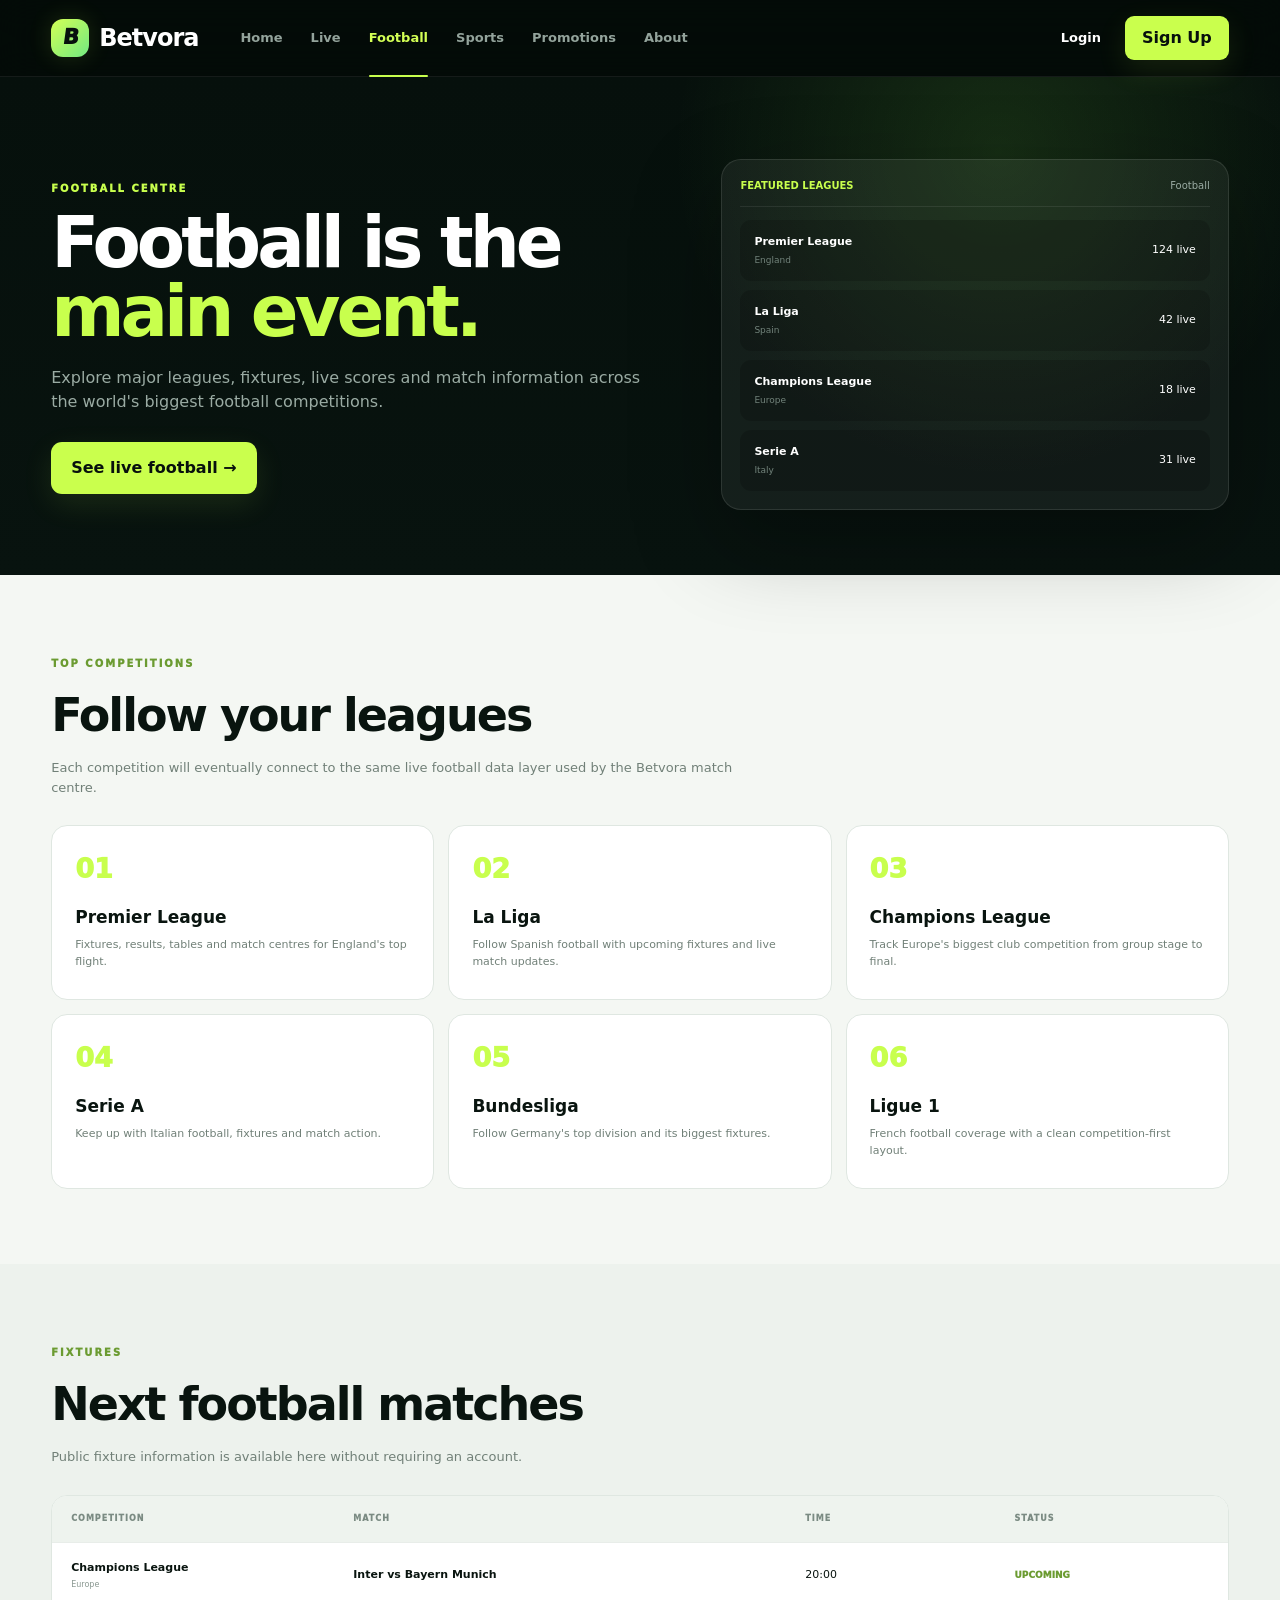
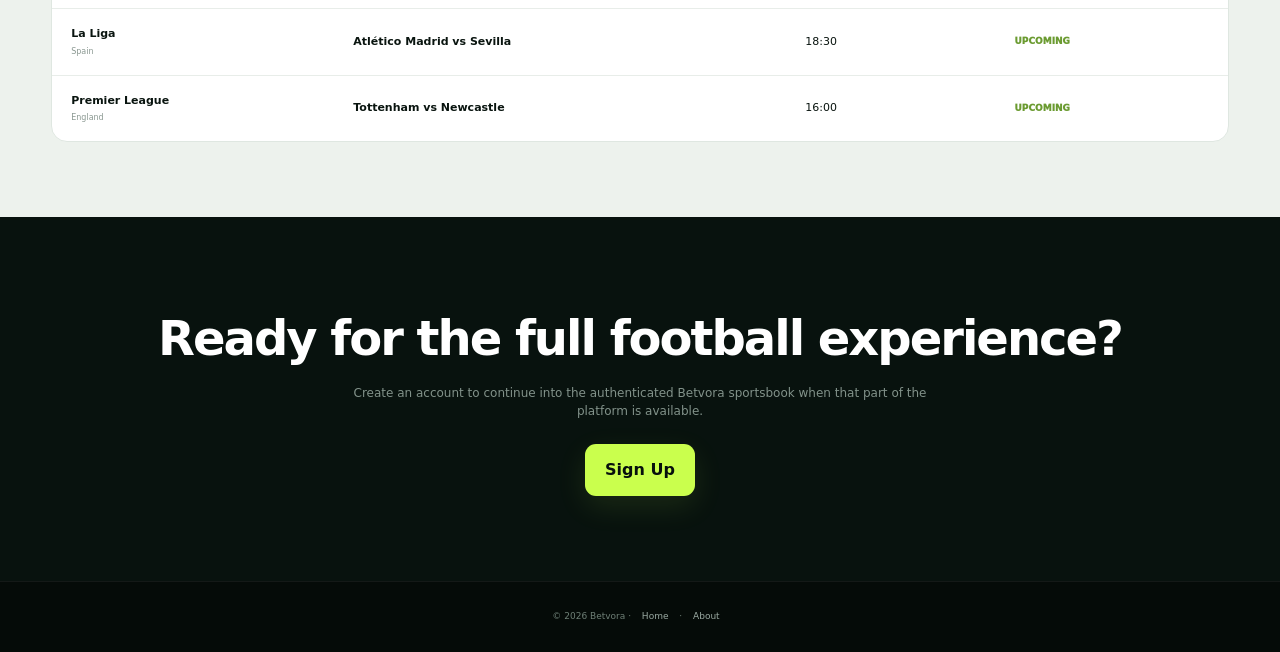
==== football.html @ f9adc40f "Create separate Betvora football page" ====
<!DOCTYPE html>
<html lang="en"><head><meta charset="UTF-8"><meta name="viewport" content="width=device-width, initial-scale=1.0"><meta name="description" content="Betvora Football — leagues, fixtures and football match coverage."><link rel="icon" href="favicon.svg"><link rel="stylesheet" href="style.css"><link rel="stylesheet" href="pages.css"><title>Betvora — Football</title></head>
<body><header class="site-header"><div class="container nav-wrap"><a class="brand" href="index.html"><span class="brand-mark"><span>B</span></span><span>Betvora</span></a><nav class="desktop-nav"><a href="index.html">Home</a><a href="live.html">Live</a><a class="active" href="football.html">Football</a><a href="sports.html">Sports</a><a href="promotions.html">Promotions</a><a href="about.html">About</a></nav><div class="nav-actions"><a class="login-btn" href="login.html">Login</a><a class="primary-btn small" href="register.html">Sign Up</a></div><button class="menu-btn" id="menuBtn">☰</button></div><nav class="mobile-nav" id="mobileNav"><a href="index.html">Home</a><a href="live.html">Live</a><a href="football.html">Football</a><a href="sports.html">Sports</a><a href="promotions.html">Promotions</a><a href="about.html">About</a></nav></header>
<main class="page-main"><section class="page-hero"><div class="container page-hero-grid"><div><span class="page-kicker">FOOTBALL CENTRE</span><h1>Football is the<br><span>main event.</span></h1><p>Explore major leagues, fixtures, live scores and match information across the world's biggest football competitions.</p><a class="primary-btn" href="live.html">See live football →</a></div><div class="page-panel"><div class="page-panel-title"><b>FEATURED LEAGUES</b><span>Football</span></div><div class="page-list"><div class="page-list-row"><div><strong>Premier League</strong><small>England</small></div><span>124 live</span></div><div class="page-list-row"><div><strong>La Liga</strong><small>Spain</small></div><span>42 live</span></div><div class="page-list-row"><div><strong>Champions League</strong><small>Europe</small></div><span>18 live</span></div><div class="page-list-row"><div><strong>Serie A</strong><small>Italy</small></div><span>31 live</span></div></div></div></div></section>
<section class="page-section"><div class="container"><div class="page-heading"><span class="page-kicker">TOP COMPETITIONS</span><h2>Follow your leagues</h2><p>Each competition will eventually connect to the same live football data layer used by the Betvora match centre.</p></div><div class="card-grid"><article class="info-card"><div class="info-number">01</div><h3>Premier League</h3><p>Fixtures, results, tables and match centres for England's top flight.</p></article><article class="info-card"><div class="info-number">02</div><h3>La Liga</h3><p>Follow Spanish football with upcoming fixtures and live match updates.</p></article><article class="info-card"><div class="info-number">03</div><h3>Champions League</h3><p>Track Europe's biggest club competition from group stage to final.</p></article><article class="info-card"><div class="info-number">04</div><h3>Serie A</h3><p>Keep up with Italian football, fixtures and match action.</p></article><article class="info-card"><div class="info-number">05</div><h3>Bundesliga</h3><p>Follow Germany's top division and its biggest fixtures.</p></article><article class="info-card"><div class="info-number">06</div><h3>Ligue 1</h3><p>French football coverage with a clean competition-first layout.</p></article></div></div></section>
<section class="page-section alt"><div class="container"><div class="page-heading"><span class="page-kicker">FIXTURES</span><h2>Next football matches</h2><p>Public fixture information is available here without requiring an account.</p></div><div class="fixture-board"><div class="fixture-board-row head"><span>COMPETITION</span><span>MATCH</span><span>TIME</span><span>STATUS</span></div><div class="fixture-board-row"><span><b>Champions League</b><small>Europe</small></span><span><b>Inter vs Bayern Munich</b></span><span>20:00</span><span class="live-pill">UPCOMING</span></div><div class="fixture-board-row"><span><b>La Liga</b><small>Spain</small></span><span><b>Atlético Madrid vs Sevilla</b></span><span>18:30</span><span class="live-pill">UPCOMING</span></div><div class="fixture-board-row"><span><b>Premier League</b><small>England</small></span><span><b>Tottenham vs Newcastle</b></span><span>16:00</span><span class="live-pill">UPCOMING</span></div></div></div></section>
<section class="page-cta"><div class="container"><h2>Ready for the full football experience?</h2><p>Create an account to continue into the authenticated Betvora sportsbook when that part of the platform is available.</p><a class="primary-btn" href="register.html">Sign Up</a></div></section></main><footer class="simple-footer">© 2026 Betvora · <a href="index.html">Home</a> · <a href="about.html">About</a></footer><script src="script.js"></script></body></html>
---- style.css ----
*{box-sizing:border-box;margin:0;padding:0}html{scroll-behavior:smooth}body{font-family:Inter,ui-sans-serif,system-ui,-apple-system,BlinkMacSystemFont,"Segoe UI",sans-serif;background:#06100c;color:#f5f7f6;line-height:1.5}.container{width:min(1240px,92%);margin:auto}.site-header{position:sticky;top:0;z-index:50;background:rgba(4,11,8,.94);backdrop-filter:blur(20px);border-bottom:1px solid rgba(255,255,255,.07)}.nav-wrap{height:76px;display:flex;align-items:center;gap:42px}.brand{display:flex;align-items:center;gap:10px;color:#fff;text-decoration:none;font-weight:900;font-size:24px;letter-spacing:-1px}.brand-mark{position:relative;display:grid;place-items:center;width:38px;height:38px;border-radius:12px;background:linear-gradient(135deg,#d3ff55,#72e982);color:#07100d;font-weight:1000;overflow:hidden;box-shadow:0 0 24px rgba(200,255,77,.14)}.brand-mark span{font-size:21px;transform:skew(-8deg)}.desktop-nav{display:flex;gap:28px;margin-right:auto}.desktop-nav a,.mobile-nav a{position:relative;color:#93a39b;text-decoration:none;font-size:13px;font-weight:700;transition:.2s}.desktop-nav a:hover,.desktop-nav a.active,.mobile-nav a:hover{color:#d3ff55}.desktop-nav a.active:after{content:"";position:absolute;left:0;right:0;bottom:-29px;height:2px;background:#c8ff4d;border-radius:3px}.nav-actions{display:flex;align-items:center;gap:8px}.login-btn{color:#fff;text-decoration:none;padding:11px 16px;font-weight:800;font-size:13px}.primary-btn,.ghost-btn{display:inline-flex;align-items:center;justify-content:center;gap:12px;border-radius:11px;text-decoration:none;font-weight:850;padding:14px 20px;transition:transform .2s,box-shadow .2s,opacity .2s}.primary-btn{background:#caff4d;color:#07100d;box-shadow:0 10px 30px rgba(200,255,77,.1)}.primary-btn:hover{transform:translateY(-2px);box-shadow:0 14px 34px rgba(200,255,77,.18)}.primary-btn.small{padding:10px 17px;border-radius:9px}.ghost-btn{border:1px solid rgba(255,255,255,.14);color:#fff;background:rgba(255,255,255,.025)}.ghost-btn:hover{transform:translateY(-2px);border-color:rgba(200,255,77,.35)}.menu-btn{display:none;background:none;border:0;color:#fff;font-size:26px}.mobile-nav{display:none;padding:14px 4%;border-top:1px solid rgba(255,255,255,.06)}.mobile-nav.open{display:flex;flex-direction:column;gap:15px}.hero{position:relative;overflow:hidden;padding:105px 0 88px;background:radial-gradient(circle at 82% 28%,rgba(139,255,79,.13),transparent 31%),radial-gradient(circle at 20% 85%,rgba(61,140,91,.08),transparent 30%),linear-gradient(180deg,#06100c,#08130f)}.hero:before{content:"";position:absolute;inset:0;background-image:linear-gradient(rgba(255,255,255,.018) 1px,transparent 1px),linear-gradient(90deg,rgba(255,255,255,.018) 1px,transparent 1px);background-size:50px 50px;mask-image:linear-gradient(to bottom,black,transparent 85%);pointer-events:none}.hero-grid{position:relative;display:grid;grid-template-columns:1fr 1fr;gap:65px;align-items:center}.eyebrow,.section-kicker{color:#c8ff4d;font-size:11px;font-weight:950;letter-spacing:1.9px}.eyebrow{display:flex;align-items:center;gap:9px;margin-bottom:18px}.pulse{width:8px;height:8px;border-radius:50%;background:#c8ff4d;box-shadow:0 0 0 6px rgba(200,255,77,.08),0 0 18px rgba(200,255,77,.35)}h1{font-size:clamp(52px,6vw,82px);line-height:.98;letter-spacing:-4.8px;max-width:690px}h1 span{color:#c8ff4d}.hero-copy>p{max-width:600px;color:#9aaba3;font-size:17px;margin:25px 0 30px}.hero-actions{display:flex;gap:11px;flex-wrap:wrap}.hero-actions.centered{justify-content:center}.trust-row{display:flex;gap:20px;flex-wrap:wrap;color:#71827a;font-size:11px;margin-top:25px}.monitor-shell{border:1px solid rgba(255,255,255,.1);background:linear-gradient(145deg,rgba(255,255,255,.08),rgba(255,255,255,.025));border-radius:22px;padding:16px;box-shadow:0 30px 100px rgba(0,0,0,.35);position:relative}.monitor-shell:after{content:"";position:absolute;inset:15% -12% -15%;background:rgba(200,255,77,.06);filter:blur(60px);z-index:-1}.monitor-top{display:flex;justify-content:space-between;align-items:center;padding:4px 4px 15px;color:#9eada7;font-size:11px}.monitor-top b{color:#fff;margin-left:5px}.live-dot,.live-label{color:#c8ff4d;font-weight:950}.monitor-time{color:#66766e}.monitor-tabs{display:flex;gap:6px;border-bottom:1px solid rgba(255,255,255,.07);padding-bottom:11px;overflow:auto}.monitor-tabs span{padding:7px 12px;border-radius:7px;color:#71827a;font-size:10px;font-weight:800;white-space:nowrap}.monitor-tabs .selected{background:#c8ff4d;color:#07100d}.monitor-feature{margin-top:13px;border:1px solid rgba(255,255,255,.07);background:rgba(0,0,0,.16);border-radius:14px;padding:15px}.competition-line,.feed-league{display:flex;justify-content:space-between;gap:10px;color:#71827a;font-size:9px;font-weight:800;letter-spacing:.5px}.status{color:#c8ff4d}.feature-teams{display:grid;grid-template-columns:1fr auto 1fr;gap:10px;align-items:center;text-align:center;padding:28px 8px}.monitor-team{display:flex;flex-direction:column;align-items:center;gap:5px}.monitor-team strong{font-size:13px}.monitor-team small,.big-score span{color:#71827a;font-size:9px}.team-badge{display:grid;place-items:center;width:48px;height:48px;border-radius:50%;background:#e8eee9;color:#0a1511;font-weight:950;font-size:17px;margin-bottom:3px}.team-badge.alt{background:#b8c9ff}.team-badge.red{background:#f08b8b}.team-badge.blue{background:#8db8ff}.big-score{display:flex;flex-direction:column;gap:3px}.big-score strong{font-size:27px;letter-spacing:-1px}.match-events{display:flex;justify-content:center;gap:14px;flex-wrap:wrap;color:#71827a;font-size:9px;border-top:1px solid rgba(255,255,255,.06);padding-top:12px}.monitor-mini-row{display:flex;justify-content:space-between;align-items:center;border-bottom:1px solid rgba(255,255,255,.06);padding:14px 4px 12px;color:#71827a;font-size:9px}.monitor-mini-row:last-child{border-bottom:0;padding-bottom:3px}.monitor-mini-row>div{display:flex;align-items:center;gap:7px}.monitor-mini-row b{color:#dfe6e2;font-size:10px}.monitor-mini-row small{font-size:13px;color:#fff;font-weight:950;margin:0 3px}.mini-live{color:#c8ff4d;font-weight:950;font-size:8px}.ticker{border-top:1px solid rgba(255,255,255,.07);border-bottom:1px solid rgba(255,255,255,.07);background:#0a1611}.ticker-inner{display:flex;align-items:center;gap:30px;overflow:hidden;height:56px;color:#788a82;font-size:11px;white-space:nowrap}.ticker-inner span{font-weight:750}.ticker-inner .ticker-live{color:#c8ff4d;font-weight:950}.section{padding:92px 0;background:#f4f7f3;color:#09140f}.dark-section{background:#08120e;color:#fff}.section-heading{display:flex;align-items:end;justify-content:space-between;margin-bottom:31px}.section-heading h2,.promo-grid h2,.cta h2{font-size:clamp(32px,4vw,49px);line-height:1.05;letter-spacing:-2.4px;margin-top:7px}.section-heading p{color:#718078;font-size:13px;margin-top:8px;max-width:650px}.dark-section .section-heading p{color:#75877e}.text-link{color:#182a22;text-decoration:none;font-weight:850;font-size:12px}.dark-section .text-link{color:#c8ff4d}.monitor-layout{display:grid;grid-template-columns:255px 1fr;gap:17px;align-items:start}.league-panel{background:#fff;border:1px solid #e1e8e3;border-radius:16px;padding:15px;box-shadow:0 8px 30px rgba(14,35,24,.04)}.panel-title{display:flex;justify-content:space-between;align-items:center;color:#8a9992;font-size:9px;font-weight:950;letter-spacing:1px;padding:4px 6px 10px}.panel-title b{color:#84948c;font-size:9px}.league-item{display:flex;align-items:center;gap:10px;padding:11px 9px;border-radius:10px;text-decoration:none;color:#34463d;margin-bottom:3px}.league-item div{display:flex;flex-direction:column}.league-item b{font-size:11px}.league-item small{font-size:9px;color:#85938d}.league-item.active{background:#edf7df;color:#13221b}.league-item.active b{color:#16241d}.panel-divider{height:1px;background:#e5ebe7;margin:13px 5px}.league-link{display:flex;justify-content:space-between;padding:9px 6px;color:#687870;text-decoration:none;font-size:10px;font-weight:750}.league-link b{font-size:15px;color:#9ca9a3}.live-feed{display:flex;flex-direction:column;gap:10px}.feed-header{display:flex;justify-content:space-between;align-items:center;background:#0d1b15;color:#fff;padding:14px 17px;border-radius:12px;border:1px solid rgba(255,255,255,.06);font-size:11px}.feed-header span{color:#7d8e85}.feed-header .live-count{color:#c8ff4d;font-weight:900;font-size:9px}.feed-card{background:#fff;border:1px solid #e1e8e3;border-radius:15px;padding:17px;box-shadow:0 7px 26px rgba(14,35,24,.04)}.feed-league{padding-bottom:13px;border-bottom:1px solid #edf0ee}.feed-league .live-label{font-size:9px}.feed-match{display:grid;grid-template-columns:1fr auto 1fr;gap:15px;align-items:center;text-align:center;padding:22px 12px}.feed-team{display:flex;flex-direction:column;align-items:center;gap:5px}.feed-team b{font-size:12px}.feed-team small{font-size:9px;color:#829089}.feed-score{display:flex;flex-direction:column;gap:3px}.feed-score strong{font-size:22px;letter-spacing:-1px}.feed-score small{font-size:9px;color:#8a9791}.feed-footer{display:flex;justify-content:space-between;align-items:center;gap:12px;flex-wrap:wrap;border-top:1px solid #edf0ee;padding-top:12px;color:#78877f;font-size:9px}.feed-footer button{border:0;background:none;color:#15271f;font-size:9px;font-weight:900;cursor:pointer}.fixture-table{border:1px solid #e0e7e2;border-radius:15px;overflow:hidden;box-shadow:0 8px 35px rgba(14,35,24,.04)}.fixture-row{display:grid;grid-template-columns:1.1fr 2fr .8fr .8fr;align-items:center;gap:15px;padding:18px 20px;border-bottom:1px solid #e7ece9;font-size:11px}.fixture-row:last-child{border-bottom:0}.fixture-head{background:#f4f7f4;color:#82918a;font-size:8px;font-weight:950;letter-spacing:1px}.fixture-row>span:first-child,.fixture-row>span:nth-child(3){display:flex;flex-direction:column}.fixture-row small{color:#87958e;font-size:8px;margin-top:2px}.fixture-teams{display:flex!important;align-items:center;gap:10px}.fixture-teams em{color:#a0aaa5;font-style:normal;font-size:9px}.upcoming-badge{justify-self:start;border:1px solid #dbe6d5;background:#f3f8ee;color:#64745c;padding:5px 8px;border-radius:6px;font-size:8px;font-weight:950}.sports-grid{display:grid;grid-template-columns:2fr 1fr 1fr 1fr;gap:13px}.sport-card{min-height:215px;border:1px solid rgba(255,255,255,.08);border-radius:18px;padding:24px;position:relative;background:#0d1b15;overflow:hidden}.sport-card:after{content:"";position:absolute;width:130px;height:130px;right:-50px;top:-50px;border-radius:50%;background:rgba(200,255,77,.045);filter:blur(15px)}.sport-card.featured{background:linear-gradient(145deg,#172a20,#0d1814)}.sport-icon{display:grid;place-items:center;width:46px;height:46px;border-radius:13px;background:rgba(255,255,255,.045);color:#c8ff4d}.sport-icon svg,.league-item .sport-svg svg{width:31px;height:31px;display:block;fill:none;stroke:currentColor;stroke-width:3;stroke-linecap:round;stroke-linejoin:round}.league-item .sport-svg{display:grid;place-items:center;width:31px;height:31px;flex:0 0 31px;color:#75857d}.league-item.active .sport-svg{color:#739f31}.sport-card h3{margin-top:34px;font-size:20px}.sport-card p{color:#809189;font-size:11px;margin-top:5px;max-width:230px}.sport-stat{position:absolute;bottom:22px;left:24px;color:#c8ff4d;font-size:8px;font-weight:950;letter-spacing:1px}.arrow{position:absolute;right:22px;bottom:18px;color:#c8ff4d;font-size:19px}.sport-strip{display:flex;align-items:center;gap:25px;overflow:auto;margin-top:14px;padding:16px 2px;color:#708078;white-space:nowrap;font-size:10px}.sport-strip span{color:#c8ff4d;font-weight:950;font-size:8px;letter-spacing:1px}.sport-strip b{font-weight:750}.stats-section{padding:0;background:#edf2ed}.stats-grid{display:grid;grid-template-columns:repeat(4,1fr);border-left:1px solid #dce4de}.stats-grid>div{padding:35px 25px;border-right:1px solid #dce4de;display:flex;flex-direction:column;gap:2px}.stats-grid strong{font-size:28px;letter-spacing:-1px}.stats-grid span{color:#75847c;font-size:9px;text-transform:uppercase;letter-spacing:1px;font-weight:800}.promo-grid{display:grid;grid-template-columns:1fr 1fr;gap:95px;align-items:start}.section-text{color:#687870;max-width:520px;margin:20px 0 30px}.benefit-list{display:flex;flex-direction:column}.benefit-list>div{display:flex;gap:20px;padding:21px 0;border-bottom:1px solid #e0e7e2}.benefit-list>div:first-child{border-top:1px solid #e0e7e2}.benefit-list>div>span{color:#819088;font-size:10px;font-weight:950}.benefit-list h3{font-size:15px}.benefit-list p{color:#718078;font-size:11px;margin-top:4px}.cta{text-align:center;padding:105px 0;background:radial-gradient(circle at 50% 0,rgba(200,255,77,.08),transparent 35%),linear-gradient(145deg,#13251c,#07100c)}.cta p{color:#8b9b93;margin:15px auto 28px;max-width:560px;font-size:13px}.cta .hero-actions{margin:auto}.footer{background:#040a07;color:#9aa9a2;padding:62px 0 25px}.footer-grid{display:grid;grid-template-columns:2fr 1fr 1fr 1.5fr;gap:40px}.footer-grid>div{display:flex;flex-direction:column;gap:9px}.footer-grid .brand{margin-bottom:8px}.footer-grid p{font-size:12px;color:#66756e}.footer-grid h4{color:#fff;font-size:12px;margin-bottom:7px}.footer-grid a{color:#78877f;text-decoration:none;font-size:12px}.footer-grid a:hover{color:#c8ff4d}.footer-bottom{display:flex;justify-content:space-between;border-top:1px solid rgba(255,255,255,.07);margin-top:45px;padding-top:20px;font-size:10px;color:#5f6d67}.footer-live{display:flex;align-items:center;gap:8px;font-size:10px;color:#718078;margin-top:8px}@media(max-width:850px){.desktop-nav,.nav-actions{display:none}.menu-btn{display:block;margin-left:auto}.hero{padding:75px 0}.hero-grid,.promo-grid{grid-template-columns:1fr;gap:45px}.monitor-layout{grid-template-columns:1fr}.match-grid{grid-template-columns:1fr}.sports-grid{grid-template-columns:1fr 1fr}.footer-grid{grid-template-columns:1fr 1fr}h1{letter-spacing:-2.5px}.section-heading{align-items:start;gap:15px;flex-direction:column}}@media(max-width:520px){.hero-card,.monitor-shell{padding:17px}.featured-match{padding:38px 0}.sports-grid,.footer-grid{grid-template-columns:1fr}.hero-actions>*{width:100%}.ticker-inner{gap:20px}.footer-bottom{flex-direction:column;gap:7px}.fixture-head{display:none}.fixture-row{grid-template-columns:1fr;gap:9px}.fixture-teams{flex-wrap:wrap}.upcoming-badge{justify-self:start}.feature-teams,.feed-match{gap:5px}.monitor-team strong,.feed-team b{font-size:10px}.team-badge{width:42px;height:42px}}
---- pages.css ----
.page-main{background:#f4f7f3;color:#09140f;min-height:calc(100vh - 76px)}.page-hero{padding:82px 0 65px;background:radial-gradient(circle at 78% 15%,rgba(139,255,79,.12),transparent 30%),linear-gradient(180deg,#06100c,#08130f);color:#fff}.page-hero-grid{display:grid;grid-template-columns:1.1fr .9fr;gap:50px;align-items:center}.page-hero h1{font-size:clamp(44px,5.5vw,74px);letter-spacing:-4px;margin-top:10px}.page-hero h1 span{color:#c8ff4d}.page-hero p{max-width:650px;color:#9aaba3;font-size:16px;margin:20px 0 28px}.page-kicker{color:#c8ff4d;font-size:10px;font-weight:950;letter-spacing:2px}.page-panel{border:1px solid rgba(255,255,255,.1);border-radius:20px;background:rgba(255,255,255,.055);padding:18px;box-shadow:0 30px 90px rgba(0,0,0,.3)}.page-panel-title{display:flex;justify-content:space-between;color:#9aaba3;font-size:10px;padding-bottom:13px;border-bottom:1px solid rgba(255,255,255,.08)}.page-panel-title b{color:#c8ff4d}.page-list{display:grid;gap:9px;margin-top:13px}.page-list-row{display:flex;justify-content:space-between;align-items:center;padding:14px;border-radius:11px;background:rgba(0,0,0,.18);font-size:11px}.page-list-row small{display:block;color:#72837b;font-size:9px;margin-top:3px}.page-list-row strong{color:#fff}.page-score{font-size:18px;font-weight:950}.page-section{padding:75px 0}.page-section.dark{background:#08120e;color:#fff}.page-section.alt{background:#edf2ed}.page-heading{margin-bottom:28px}.page-heading .page-kicker{color:#6b9b31}.page-section.dark .page-heading .page-kicker{color:#c8ff4d}.page-heading h2{font-size:clamp(30px,4vw,46px);letter-spacing:-2px;margin-top:7px}.page-heading p{color:#718078;font-size:13px;max-width:700px;margin-top:8px}.page-section.dark .page-heading p{color:#7c8d84}.card-grid{display:grid;grid-template-columns:repeat(3,1fr);gap:14px}.info-card{background:#fff;border:1px solid #dfe7e1;border-radius:16px;padding:23px;min-height:175px}.dark .info-card{background:#0d1b15;border-color:rgba(255,255,255,.08)}.info-card h3{font-size:17px}.info-card p{color:#718078;font-size:11px;margin-top:7px}.dark .info-card p{color:#809189}.info-number{font-size:27px;font-weight:950;color:#c8ff4d;margin-bottom:15px}.fixture-board{border:1px solid #dfe7e1;border-radius:16px;overflow:hidden;background:#fff}.fixture-board-row{display:grid;grid-template-columns:1.1fr 1.8fr .8fr .8fr;gap:15px;align-items:center;padding:17px 19px;border-bottom:1px solid #e8ede9;font-size:11px}.fixture-board-row:last-child{border-bottom:0}.fixture-board-row.head{background:#eef3ee;color:#7b8b83;font-size:8px;font-weight:950;letter-spacing:1px}.fixture-board-row small{display:block;color:#8a9891;font-size:8px;margin-top:3px}.live-pill{color:#6b9b31;font-weight:950;font-size:9px}.sport-page-grid{display:grid;grid-template-columns:repeat(4,1fr);gap:13px}.sport-page-card{border:1px solid rgba(255,255,255,.08);border-radius:17px;padding:25px;background:#0d1b15;min-height:205px}.sport-page-card .sport-icon{margin-bottom:25px}.sport-page-card h3{font-size:19px}.sport-page-card p{color:#7f9087;font-size:11px;margin-top:6px}.promo-banner{display:grid;grid-template-columns:1.3fr .7fr;gap:20px;align-items:center;background:linear-gradient(135deg,#172a20,#0d1814);border:1px solid rgba(255,255,255,.08);border-radius:20px;padding:35px;color:#fff}.promo-banner h2{font-size:clamp(30px,4vw,48px);letter-spacing:-2px}.promo-banner p{color:#90a098;font-size:12px;max-width:620px;margin:10px 0 22px}.promo-code{justify-self:end;border:1px dashed rgba(200,255,77,.45);border-radius:14px;padding:25px 32px;text-align:center;background:rgba(200,255,77,.04)}.promo-code span{display:block;color:#7f9087;font-size:9px;letter-spacing:1px}.promo-code strong{display:block;color:#c8ff4d;font-size:27px;margin-top:5px}.about-grid{display:grid;grid-template-columns:1fr 1fr;gap:65px}.about-copy p{color:#687870;font-size:13px;margin-top:15px}.value-list{display:grid;gap:12px}.value-item{background:#fff;border:1px solid #dfe7e1;border-radius:14px;padding:18px}.value-item b{font-size:12px}.value-item p{color:#718078;font-size:10px;margin-top:4px}.page-cta{text-align:center;background:#08120e;color:#fff;padding:85px 0}.page-cta h2{font-size:clamp(31px,4vw,48px);letter-spacing:-2px}.page-cta p{color:#82928a;font-size:12px;max-width:620px;margin:10px auto 24px}.simple-footer{background:#050b08;color:#6f8077;padding:28px 0;font-size:9px;text-align:center;border-top:1px solid rgba(255,255,255,.06)}.simple-footer a{color:#9aaaA2;text-decoration:none;margin:0 8px}.auth-page{min-height:calc(100vh - 76px);display:grid;place-items:center;background:radial-gradient(circle at 50% 15%,rgba(139,255,79,.1),transparent 35%),#06100c;padding:55px 20px}.auth-card{width:min(440px,100%);background:#fff;border-radius:18px;padding:32px;box-shadow:0 30px 90px rgba(0,0,0,.35);color:#09140f}.auth-card h1{font-size:32px;letter-spacing:-1.5px}.auth-card p{color:#718078;font-size:12px;margin:7px 0 22px}.auth-card label{display:block;font-size:10px;font-weight:850;margin:13px 0 6px}.auth-card input{width:100%;border:1px solid #dce4de;border-radius:9px;padding:12px;font:inherit}.auth-card .primary-btn{width:100%;border:0;margin-top:18px;cursor:pointer}.auth-back{display:inline-block;color:#718078;font-size:10px;text-decoration:none;margin-top:16px}@media(max-width:850px){.page-hero-grid,.about-grid,.promo-banner{grid-template-columns:1fr}.card-grid{grid-template-columns:1fr 1fr}.sport-page-grid{grid-template-columns:1fr 1fr}.fixture-board-row{grid-template-columns:1fr 1.5fr .7fr}.fixture-board-row span:last-child{display:none}.promo-code{justify-self:start}.desktop-nav{gap:15px}.nav-wrap{gap:16px}}@media(max-width:600px){.desktop-nav{display:none}.menu-btn{display:block;margin-left:auto}.nav-actions{display:none}.card-grid,.sport-page-grid{grid-template-columns:1fr}.page-hero{padding:60px 0 50px}.page-hero h1{letter-spacing:-2.5px}.page-section{padding:58px 0}.fixture-board-row{grid-template-columns:1fr 1.4fr .65fr;padding:14px 11px;font-size:9px}.fixture-board-row small{font-size:7px}.page-hero-grid{gap:30px}.promo-banner{padding:25px}.promo-code{width:100%}}
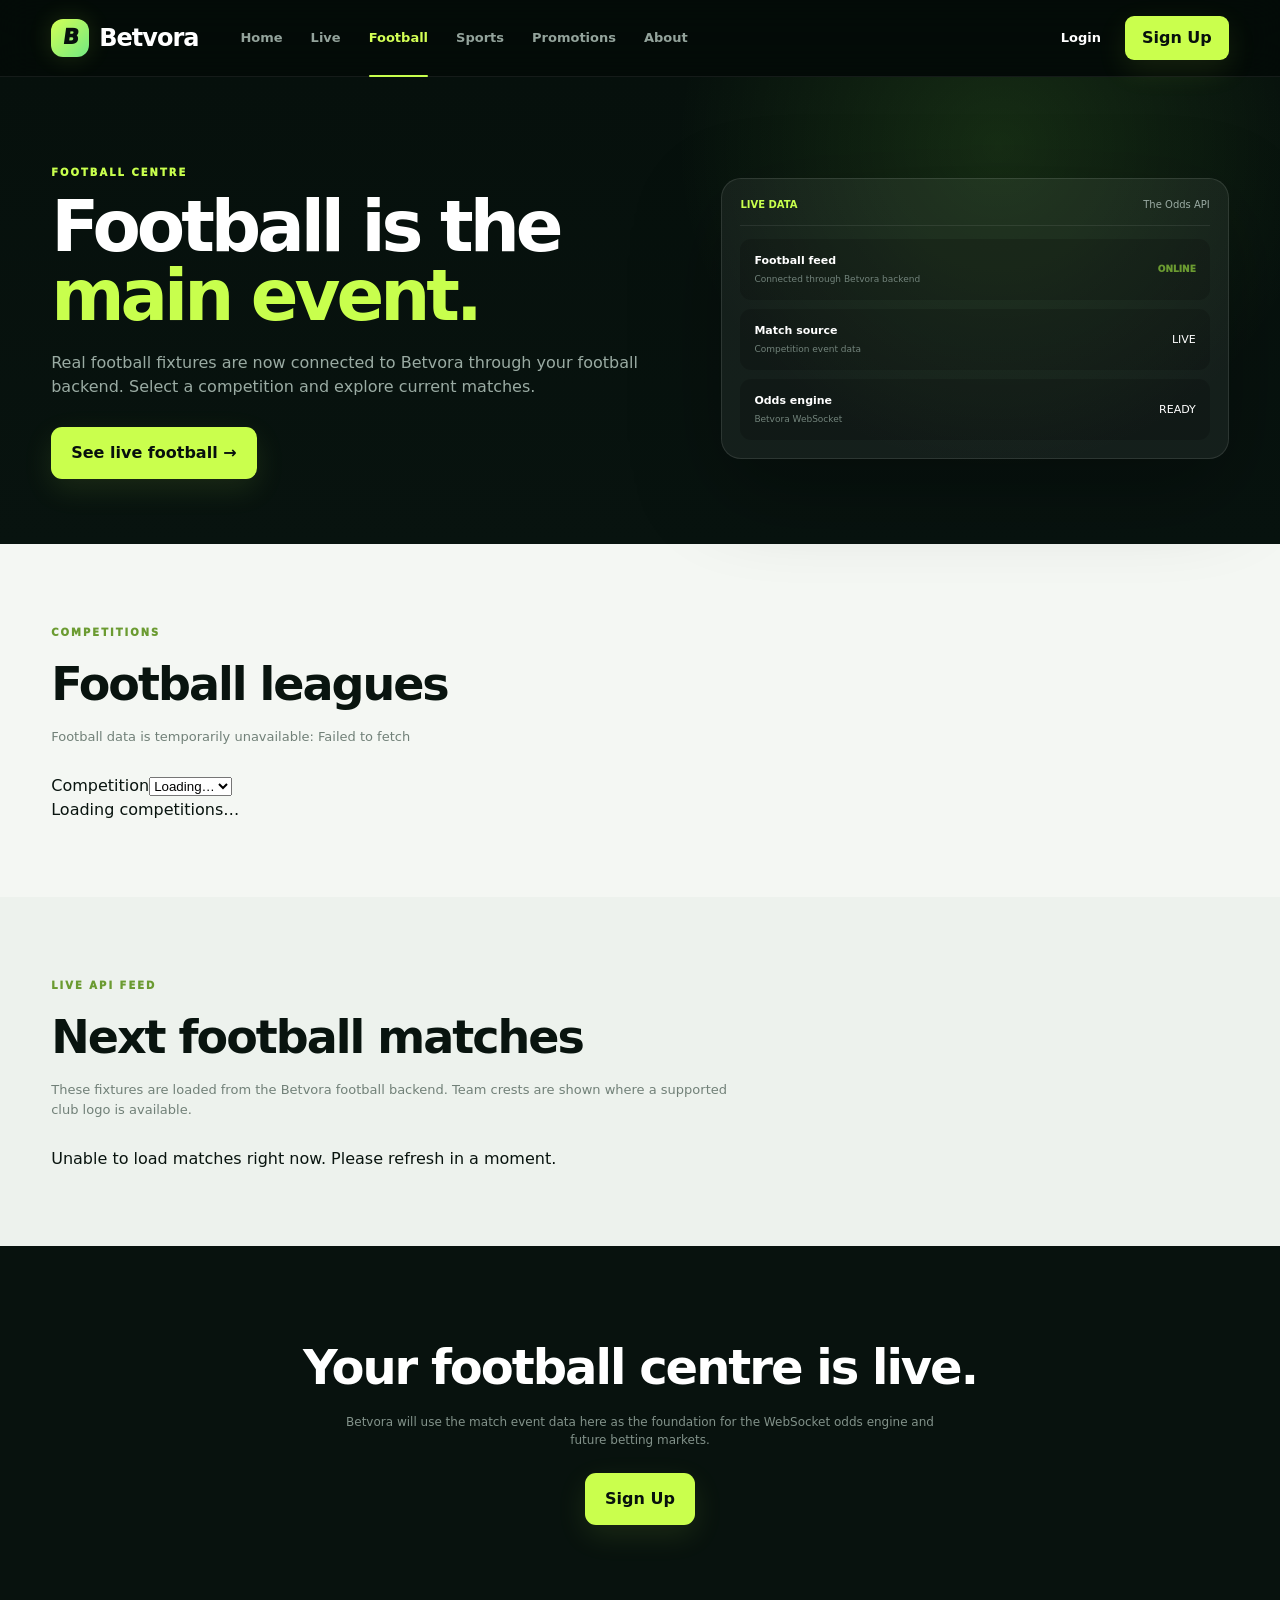
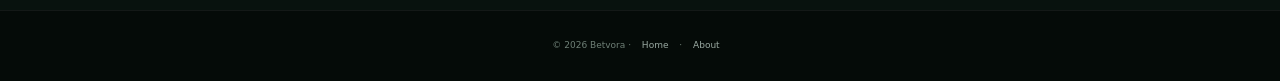
==== commit 4ff71cb5: "Connect Football page to live Betvora football API" ====
--- a/football.html
+++ b/football.html
@@ -1,7 +1,19 @@
 <!DOCTYPE html>
-<html lang="en"><head><meta charset="UTF-8"><meta name="viewport" content="width=device-width, initial-scale=1.0"><meta name="description" content="Betvora Football — leagues, fixtures and football match coverage."><link rel="icon" href="favicon.svg"><link rel="stylesheet" href="style.css"><link rel="stylesheet" href="pages.css"><title>Betvora — Football</title></head>
-<body><header class="site-header"><div class="container nav-wrap"><a class="brand" href="index.html"><span class="brand-mark"><span>B</span></span><span>Betvora</span></a><nav class="desktop-nav"><a href="index.html">Home</a><a href="live.html">Live</a><a class="active" href="football.html">Football</a><a href="sports.html">Sports</a><a href="promotions.html">Promotions</a><a href="about.html">About</a></nav><div class="nav-actions"><a class="login-btn" href="login.html">Login</a><a class="primary-btn small" href="register.html">Sign Up</a></div><button class="menu-btn" id="menuBtn">☰</button></div><nav class="mobile-nav" id="mobileNav"><a href="index.html">Home</a><a href="live.html">Live</a><a href="football.html">Football</a><a href="sports.html">Sports</a><a href="promotions.html">Promotions</a><a href="about.html">About</a></nav></header>
-<main class="page-main"><section class="page-hero"><div class="container page-hero-grid"><div><span class="page-kicker">FOOTBALL CENTRE</span><h1>Football is the<br><span>main event.</span></h1><p>Explore major leagues, fixtures, live scores and match information across the world's biggest football competitions.</p><a class="primary-btn" href="live.html">See live football →</a></div><div class="page-panel"><div class="page-panel-title"><b>FEATURED LEAGUES</b><span>Football</span></div><div class="page-list"><div class="page-list-row"><div><strong>Premier League</strong><small>England</small></div><span>124 live</span></div><div class="page-list-row"><div><strong>La Liga</strong><small>Spain</small></div><span>42 live</span></div><div class="page-list-row"><div><strong>Champions League</strong><small>Europe</small></div><span>18 live</span></div><div class="page-list-row"><div><strong>Serie A</strong><small>Italy</small></div><span>31 live</span></div></div></div></div></section>
-<section class="page-section"><div class="container"><div class="page-heading"><span class="page-kicker">TOP COMPETITIONS</span><h2>Follow your leagues</h2><p>Each competition will eventually connect to the same live football data layer used by the Betvora match centre.</p></div><div class="card-grid"><article class="info-card"><div class="info-number">01</div><h3>Premier League</h3><p>Fixtures, results, tables and match centres for England's top flight.</p></article><article class="info-card"><div class="info-number">02</div><h3>La Liga</h3><p>Follow Spanish football with upcoming fixtures and live match updates.</p></article><article class="info-card"><div class="info-number">03</div><h3>Champions League</h3><p>Track Europe's biggest club competition from group stage to final.</p></article><article class="info-card"><div class="info-number">04</div><h3>Serie A</h3><p>Keep up with Italian football, fixtures and match action.</p></article><article class="info-card"><div class="info-number">05</div><h3>Bundesliga</h3><p>Follow Germany's top division and its biggest fixtures.</p></article><article class="info-card"><div class="info-number">06</div><h3>Ligue 1</h3><p>French football coverage with a clean competition-first layout.</p></article></div></div></section>
-<section class="page-section alt"><div class="container"><div class="page-heading"><span class="page-kicker">FIXTURES</span><h2>Next football matches</h2><p>Public fixture information is available here without requiring an account.</p></div><div class="fixture-board"><div class="fixture-board-row head"><span>COMPETITION</span><span>MATCH</span><span>TIME</span><span>STATUS</span></div><div class="fixture-board-row"><span><b>Champions League</b><small>Europe</small></span><span><b>Inter vs Bayern Munich</b></span><span>20:00</span><span class="live-pill">UPCOMING</span></div><div class="fixture-board-row"><span><b>La Liga</b><small>Spain</small></span><span><b>Atlético Madrid vs Sevilla</b></span><span>18:30</span><span class="live-pill">UPCOMING</span></div><div class="fixture-board-row"><span><b>Premier League</b><small>England</small></span><span><b>Tottenham vs Newcastle</b></span><span>16:00</span><span class="live-pill">UPCOMING</span></div></div></div></section>
-<section class="page-cta"><div class="container"><h2>Ready for the full football experience?</h2><p>Create an account to continue into the authenticated Betvora sportsbook when that part of the platform is available.</p><a class="primary-btn" href="register.html">Sign Up</a></div></section></main><footer class="simple-footer">© 2026 Betvora · <a href="index.html">Home</a> · <a href="about.html">About</a></footer><script src="script.js"></script></body></html>+<html lang="en">
+<head>
+<meta charset="UTF-8"><meta name="viewport" content="width=device-width, initial-scale=1.0">
+<meta name="description" content="Betvora Football — live football matches, leagues and fixtures.">
+<link rel="icon" href="favicon.svg"><link rel="stylesheet" href="style.css"><link rel="stylesheet" href="pages.css">
+<title>Betvora — Football</title>
+</head>
+<body>
+<header class="site-header"><div class="container nav-wrap"><a class="brand" href="index.html"><span class="brand-mark"><span>B</span></span><span>Betvora</span></a><nav class="desktop-nav"><a href="index.html">Home</a><a href="live.html">Live</a><a class="active" href="football.html">Football</a><a href="sports.html">Sports</a><a href="promotions.html">Promotions</a><a href="about.html">About</a></nav><div class="nav-actions"><a class="login-btn" href="login.html">Login</a><a class="primary-btn small" href="register.html">Sign Up</a></div><button class="menu-btn" id="menuBtn" aria-label="Open menu">☰</button></div><nav class="mobile-nav" id="mobileNav"><a href="index.html">Home</a><a href="live.html">Live</a><a href="football.html">Football</a><a href="sports.html">Sports</a><a href="promotions.html">Promotions</a><a href="about.html">About</a></nav></header>
+<main class="page-main">
+<section class="page-hero"><div class="container page-hero-grid"><div><span class="page-kicker">FOOTBALL CENTRE</span><h1>Football is the<br><span>main event.</span></h1><p>Real football fixtures are now connected to Betvora through your football backend. Select a competition and explore current matches.</p><a class="primary-btn" href="live.html">See live football →</a></div><div class="page-panel"><div class="page-panel-title"><b>LIVE DATA</b><span>The Odds API</span></div><div class="page-list"><div class="page-list-row"><div><strong>Football feed</strong><small>Connected through Betvora backend</small></div><span class="live-pill">ONLINE</span></div><div class="page-list-row"><div><strong>Match source</strong><small>Competition event data</small></div><span>LIVE</span></div><div class="page-list-row"><div><strong>Odds engine</strong><small>Betvora WebSocket</small></div><span>READY</span></div></div></div></div></section>
+<section class="page-section"><div class="container"><div class="page-heading"><span class="page-kicker">COMPETITIONS</span><h2>Football leagues</h2><p id="footballDataMessage">Loading the latest football competitions…</p></div><div class="league-controls"><label for="footballLeagueSelect">Competition</label><select id="footballLeagueSelect"><option value="all">Loading…</option></select></div><div class="card-grid" id="footballLeagueGrid"><div class="data-loading">Loading competitions…</div></div></div></section>
+<section class="page-section alt"><div class="container"><div class="page-heading"><span class="page-kicker">LIVE API FEED</span><h2>Next football matches</h2><p>These fixtures are loaded from the Betvora football backend. Team crests are shown where a supported club logo is available.</p></div><div class="match-grid" id="footballMatches"><div class="data-loading">Loading football matches…</div></div></div></section>
+<section class="page-cta"><div class="container"><h2>Your football centre is live.</h2><p>Betvora will use the match event data here as the foundation for the WebSocket odds engine and future betting markets.</p><a class="primary-btn" href="register.html">Sign Up</a></div></section>
+</main>
+<footer class="simple-footer">© 2026 Betvora · <a href="index.html">Home</a> · <a href="about.html">About</a></footer>
+<script src="script.js"></script>
+</body></html>
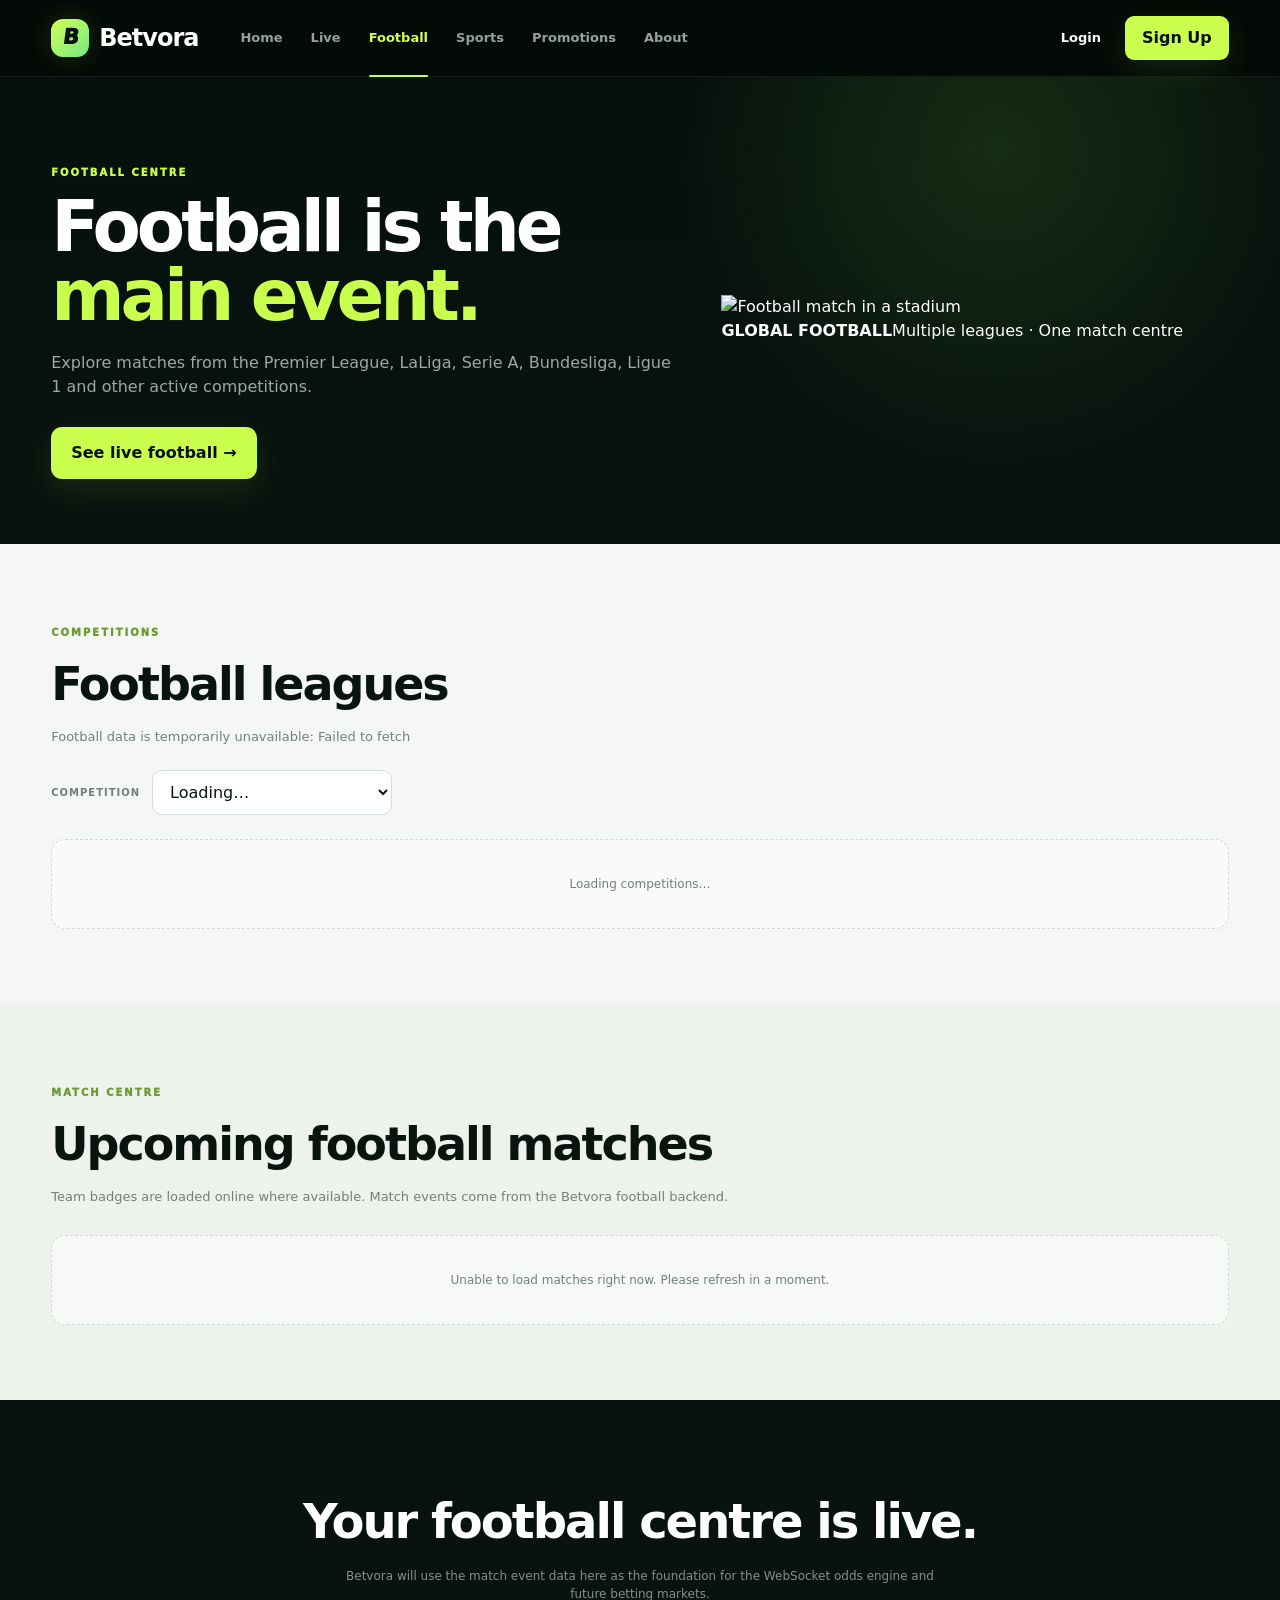
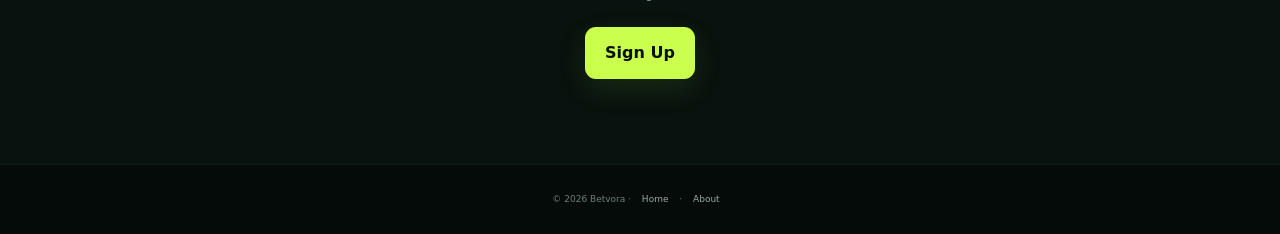
==== commit 3381f784: "Refresh football page with visual league cards and team imagery" ====
--- a/football.html
+++ b/football.html
@@ -1,19 +1,14 @@
 <!DOCTYPE html>
 <html lang="en">
 <head>
-<meta charset="UTF-8"><meta name="viewport" content="width=device-width, initial-scale=1.0">
-<meta name="description" content="Betvora Football — live football matches, leagues and fixtures.">
-<link rel="icon" href="favicon.svg"><link rel="stylesheet" href="style.css"><link rel="stylesheet" href="pages.css">
-<title>Betvora — Football</title>
+<meta charset="UTF-8"><meta name="viewport" content="width=device-width, initial-scale=1.0"><meta name="description" content="Betvora Football — live football matches, leagues and fixtures."><link rel="icon" href="favicon.svg"><link rel="stylesheet" href="style.css"><link rel="stylesheet" href="pages.css"><title>Betvora — Football</title>
 </head>
 <body>
 <header class="site-header"><div class="container nav-wrap"><a class="brand" href="index.html"><span class="brand-mark"><span>B</span></span><span>Betvora</span></a><nav class="desktop-nav"><a href="index.html">Home</a><a href="live.html">Live</a><a class="active" href="football.html">Football</a><a href="sports.html">Sports</a><a href="promotions.html">Promotions</a><a href="about.html">About</a></nav><div class="nav-actions"><a class="login-btn" href="login.html">Login</a><a class="primary-btn small" href="register.html">Sign Up</a></div><button class="menu-btn" id="menuBtn" aria-label="Open menu">☰</button></div><nav class="mobile-nav" id="mobileNav"><a href="index.html">Home</a><a href="live.html">Live</a><a href="football.html">Football</a><a href="sports.html">Sports</a><a href="promotions.html">Promotions</a><a href="about.html">About</a></nav></header>
 <main class="page-main">
-<section class="page-hero"><div class="container page-hero-grid"><div><span class="page-kicker">FOOTBALL CENTRE</span><h1>Football is the<br><span>main event.</span></h1><p>Real football fixtures are now connected to Betvora through your football backend. Select a competition and explore current matches.</p><a class="primary-btn" href="live.html">See live football →</a></div><div class="page-panel"><div class="page-panel-title"><b>LIVE DATA</b><span>The Odds API</span></div><div class="page-list"><div class="page-list-row"><div><strong>Football feed</strong><small>Connected through Betvora backend</small></div><span class="live-pill">ONLINE</span></div><div class="page-list-row"><div><strong>Match source</strong><small>Competition event data</small></div><span>LIVE</span></div><div class="page-list-row"><div><strong>Odds engine</strong><small>Betvora WebSocket</small></div><span>READY</span></div></div></div></div></section>
-<section class="page-section"><div class="container"><div class="page-heading"><span class="page-kicker">COMPETITIONS</span><h2>Football leagues</h2><p id="footballDataMessage">Loading the latest football competitions…</p></div><div class="league-controls"><label for="footballLeagueSelect">Competition</label><select id="footballLeagueSelect"><option value="all">Loading…</option></select></div><div class="card-grid" id="footballLeagueGrid"><div class="data-loading">Loading competitions…</div></div></div></section>
-<section class="page-section alt"><div class="container"><div class="page-heading"><span class="page-kicker">LIVE API FEED</span><h2>Next football matches</h2><p>These fixtures are loaded from the Betvora football backend. Team crests are shown where a supported club logo is available.</p></div><div class="match-grid" id="footballMatches"><div class="data-loading">Loading football matches…</div></div></div></section>
+<section class="page-hero football-visual-hero"><div class="container page-hero-grid"><div><span class="page-kicker">FOOTBALL CENTRE</span><h1>Football is the<br><span>main event.</span></h1><p>Explore matches from the Premier League, LaLiga, Serie A, Bundesliga, Ligue 1 and other active competitions.</p><a class="primary-btn" href="live.html">See live football →</a></div><div class="football-hero-image"><img src="https://images.unsplash.com/photo-1579952363873-27f3bade9f55?auto=format&fit=crop&w=1200&q=85" alt="Football match in a stadium"><div><b>GLOBAL FOOTBALL</b><span>Multiple leagues · One match centre</span></div></div></div></section>
+<section class="page-section"><div class="container"><div class="page-heading"><span class="page-kicker">COMPETITIONS</span><h2>Football leagues</h2><p id="footballDataMessage">Loading the latest football competitions…</p></div><div class="league-controls"><label for="footballLeagueSelect">Competition</label><select id="footballLeagueSelect"><option value="all">Loading…</option></select></div><div class="card-grid league-photo-grid" id="footballLeagueGrid"><div class="data-loading">Loading competitions…</div></div></div></section>
+<section class="page-section alt"><div class="container"><div class="page-heading"><span class="page-kicker">MATCH CENTRE</span><h2>Upcoming football matches</h2><p>Team badges are loaded online where available. Match events come from the Betvora football backend.</p></div><div class="match-grid" id="footballMatches"><div class="data-loading">Loading football matches…</div></div></div></section>
 <section class="page-cta"><div class="container"><h2>Your football centre is live.</h2><p>Betvora will use the match event data here as the foundation for the WebSocket odds engine and future betting markets.</p><a class="primary-btn" href="register.html">Sign Up</a></div></section>
-</main>
-<footer class="simple-footer">© 2026 Betvora · <a href="index.html">Home</a> · <a href="about.html">About</a></footer>
-<script src="script.js"></script>
+</main><footer class="simple-footer">© 2026 Betvora · <a href="index.html">Home</a> · <a href="about.html">About</a></footer><script src="script.js"></script>
 </body></html>
--- a/pages.css
+++ b/pages.css
@@ -1 +1,3 @@
-.page-main{background:#f4f7f3;color:#09140f;min-height:calc(100vh - 76px)}.page-hero{padding:82px 0 65px;background:radial-gradient(circle at 78% 15%,rgba(139,255,79,.12),transparent 30%),linear-gradient(180deg,#06100c,#08130f);color:#fff}.page-hero-grid{display:grid;grid-template-columns:1.1fr .9fr;gap:50px;align-items:center}.page-hero h1{font-size:clamp(44px,5.5vw,74px);letter-spacing:-4px;margin-top:10px}.page-hero h1 span{color:#c8ff4d}.page-hero p{max-width:650px;color:#9aaba3;font-size:16px;margin:20px 0 28px}.page-kicker{color:#c8ff4d;font-size:10px;font-weight:950;letter-spacing:2px}.page-panel{border:1px solid rgba(255,255,255,.1);border-radius:20px;background:rgba(255,255,255,.055);padding:18px;box-shadow:0 30px 90px rgba(0,0,0,.3)}.page-panel-title{display:flex;justify-content:space-between;color:#9aaba3;font-size:10px;padding-bottom:13px;border-bottom:1px solid rgba(255,255,255,.08)}.page-panel-title b{color:#c8ff4d}.page-list{display:grid;gap:9px;margin-top:13px}.page-list-row{display:flex;justify-content:space-between;align-items:center;padding:14px;border-radius:11px;background:rgba(0,0,0,.18);font-size:11px}.page-list-row small{display:block;color:#72837b;font-size:9px;margin-top:3px}.page-list-row strong{color:#fff}.page-score{font-size:18px;font-weight:950}.page-section{padding:75px 0}.page-section.dark{background:#08120e;color:#fff}.page-section.alt{background:#edf2ed}.page-heading{margin-bottom:28px}.page-heading .page-kicker{color:#6b9b31}.page-section.dark .page-heading .page-kicker{color:#c8ff4d}.page-heading h2{font-size:clamp(30px,4vw,46px);letter-spacing:-2px;margin-top:7px}.page-heading p{color:#718078;font-size:13px;max-width:700px;margin-top:8px}.page-section.dark .page-heading p{color:#7c8d84}.card-grid{display:grid;grid-template-columns:repeat(3,1fr);gap:14px}.info-card{background:#fff;border:1px solid #dfe7e1;border-radius:16px;padding:23px;min-height:175px}.dark .info-card{background:#0d1b15;border-color:rgba(255,255,255,.08)}.info-card h3{font-size:17px}.info-card p{color:#718078;font-size:11px;margin-top:7px}.dark .info-card p{color:#809189}.info-number{font-size:27px;font-weight:950;color:#c8ff4d;margin-bottom:15px}.fixture-board{border:1px solid #dfe7e1;border-radius:16px;overflow:hidden;background:#fff}.fixture-board-row{display:grid;grid-template-columns:1.1fr 1.8fr .8fr .8fr;gap:15px;align-items:center;padding:17px 19px;border-bottom:1px solid #e8ede9;font-size:11px}.fixture-board-row:last-child{border-bottom:0}.fixture-board-row.head{background:#eef3ee;color:#7b8b83;font-size:8px;font-weight:950;letter-spacing:1px}.fixture-board-row small{display:block;color:#8a9891;font-size:8px;margin-top:3px}.live-pill{color:#6b9b31;font-weight:950;font-size:9px}.sport-page-grid{display:grid;grid-template-columns:repeat(4,1fr);gap:13px}.sport-page-card{border:1px solid rgba(255,255,255,.08);border-radius:17px;padding:25px;background:#0d1b15;min-height:205px}.sport-page-card .sport-icon{margin-bottom:25px}.sport-page-card h3{font-size:19px}.sport-page-card p{color:#7f9087;font-size:11px;margin-top:6px}.promo-banner{display:grid;grid-template-columns:1.3fr .7fr;gap:20px;align-items:center;background:linear-gradient(135deg,#172a20,#0d1814);border:1px solid rgba(255,255,255,.08);border-radius:20px;padding:35px;color:#fff}.promo-banner h2{font-size:clamp(30px,4vw,48px);letter-spacing:-2px}.promo-banner p{color:#90a098;font-size:12px;max-width:620px;margin:10px 0 22px}.promo-code{justify-self:end;border:1px dashed rgba(200,255,77,.45);border-radius:14px;padding:25px 32px;text-align:center;background:rgba(200,255,77,.04)}.promo-code span{display:block;color:#7f9087;font-size:9px;letter-spacing:1px}.promo-code strong{display:block;color:#c8ff4d;font-size:27px;margin-top:5px}.about-grid{display:grid;grid-template-columns:1fr 1fr;gap:65px}.about-copy p{color:#687870;font-size:13px;margin-top:15px}.value-list{display:grid;gap:12px}.value-item{background:#fff;border:1px solid #dfe7e1;border-radius:14px;padding:18px}.value-item b{font-size:12px}.value-item p{color:#718078;font-size:10px;margin-top:4px}.page-cta{text-align:center;background:#08120e;color:#fff;padding:85px 0}.page-cta h2{font-size:clamp(31px,4vw,48px);letter-spacing:-2px}.page-cta p{color:#82928a;font-size:12px;max-width:620px;margin:10px auto 24px}.simple-footer{background:#050b08;color:#6f8077;padding:28px 0;font-size:9px;text-align:center;border-top:1px solid rgba(255,255,255,.06)}.simple-footer a{color:#9aaaA2;text-decoration:none;margin:0 8px}.auth-page{min-height:calc(100vh - 76px);display:grid;place-items:center;background:radial-gradient(circle at 50% 15%,rgba(139,255,79,.1),transparent 35%),#06100c;padding:55px 20px}.auth-card{width:min(440px,100%);background:#fff;border-radius:18px;padding:32px;box-shadow:0 30px 90px rgba(0,0,0,.35);color:#09140f}.auth-card h1{font-size:32px;letter-spacing:-1.5px}.auth-card p{color:#718078;font-size:12px;margin:7px 0 22px}.auth-card label{display:block;font-size:10px;font-weight:850;margin:13px 0 6px}.auth-card input{width:100%;border:1px solid #dce4de;border-radius:9px;padding:12px;font:inherit}.auth-card .primary-btn{width:100%;border:0;margin-top:18px;cursor:pointer}.auth-back{display:inline-block;color:#718078;font-size:10px;text-decoration:none;margin-top:16px}@media(max-width:850px){.page-hero-grid,.about-grid,.promo-banner{grid-template-columns:1fr}.card-grid{grid-template-columns:1fr 1fr}.sport-page-grid{grid-template-columns:1fr 1fr}.fixture-board-row{grid-template-columns:1fr 1.5fr .7fr}.fixture-board-row span:last-child{display:none}.promo-code{justify-self:start}.desktop-nav{gap:15px}.nav-wrap{gap:16px}}@media(max-width:600px){.desktop-nav{display:none}.menu-btn{display:block;margin-left:auto}.nav-actions{display:none}.card-grid,.sport-page-grid{grid-template-columns:1fr}.page-hero{padding:60px 0 50px}.page-hero h1{letter-spacing:-2.5px}.page-section{padding:58px 0}.fixture-board-row{grid-template-columns:1fr 1.4fr .65fr;padding:14px 11px;font-size:9px}.fixture-board-row small{font-size:7px}.page-hero-grid{gap:30px}.promo-banner{padding:25px}.promo-code{width:100%}}+.page-main{background:#f4f7f3;color:#09140f;min-height:calc(100vh - 76px)}.page-hero{padding:82px 0 65px;background:radial-gradient(circle at 78% 15%,rgba(139,255,79,.12),transparent 30%),linear-gradient(180deg,#06100c,#08130f);color:#fff}.page-hero-grid{display:grid;grid-template-columns:1.1fr .9fr;gap:50px;align-items:center}.page-hero h1{font-size:clamp(44px,5.5vw,74px);letter-spacing:-4px;margin-top:10px}.page-hero h1 span{color:#c8ff4d}.page-hero p{max-width:650px;color:#9aaba3;font-size:16px;margin:20px 0 28px}.page-kicker{color:#c8ff4d;font-size:10px;font-weight:950;letter-spacing:2px}.page-panel{border:1px solid rgba(255,255,255,.1);border-radius:20px;background:rgba(255,255,255,.055);padding:18px;box-shadow:0 30px 90px rgba(0,0,0,.3)}.page-panel-title{display:flex;justify-content:space-between;color:#9aaba3;font-size:10px;padding-bottom:13px;border-bottom:1px solid rgba(255,255,255,.08)}.page-panel-title b{color:#c8ff4d}.page-list{display:grid;gap:9px;margin-top:13px}.page-list-row{display:flex;justify-content:space-between;align-items:center;padding:14px;border-radius:11px;background:rgba(0,0,0,.18);font-size:11px}.page-list-row small{display:block;color:#72837b;font-size:9px;margin-top:3px}.page-list-row strong{color:#fff}.page-score{font-size:18px;font-weight:950}.page-section{padding:75px 0}.page-section.dark{background:#08120e;color:#fff}.page-section.alt{background:#edf2ed}.page-heading{margin-bottom:28px}.page-heading .page-kicker{color:#6b9b31}.page-section.dark .page-heading .page-kicker{color:#c8ff4d}.page-heading h2{font-size:clamp(30px,4vw,46px);letter-spacing:-2px;margin-top:7px}.page-heading p{color:#718078;font-size:13px;max-width:700px;margin-top:8px}.page-section.dark .page-heading p{color:#7c8d84}.card-grid{display:grid;grid-template-columns:repeat(3,1fr);gap:14px}.info-card{background:#fff;border:1px solid #dfe7e1;border-radius:16px;padding:23px;min-height:175px}.dark .info-card{background:#0d1b15;border-color:rgba(255,255,255,.08)}.info-card h3{font-size:17px}.info-card p{color:#718078;font-size:11px;margin-top:7px}.dark .info-card p{color:#809189}.info-number{font-size:27px;font-weight:950;color:#c8ff4d;margin-bottom:15px}.fixture-board{border:1px solid #dfe7e1;border-radius:16px;overflow:hidden;background:#fff}.fixture-board-row{display:grid;grid-template-columns:1.1fr 1.8fr .8fr .8fr;gap:15px;align-items:center;padding:17px 19px;border-bottom:1px solid #e8ede9;font-size:11px}.fixture-board-row:last-child{border-bottom:0}.fixture-board-row.head{background:#eef3ee;color:#7b8b83;font-size:8px;font-weight:950;letter-spacing:1px}.fixture-board-row small{display:block;color:#8a9891;font-size:8px;margin-top:3px}.live-pill{color:#6b9b31;font-weight:950;font-size:9px}.sport-page-grid{display:grid;grid-template-columns:repeat(4,1fr);gap:13px}.sport-page-card{border:1px solid rgba(255,255,255,.08);border-radius:17px;padding:25px;background:#0d1b15;min-height:205px}.sport-page-card .sport-icon{margin-bottom:25px}.sport-page-card h3{font-size:19px}.sport-page-card p{color:#7f9087;font-size:11px;margin-top:6px}.promo-banner{display:grid;grid-template-columns:1.3fr .7fr;gap:20px;align-items:center;background:linear-gradient(135deg,#172a20,#0d1814);border:1px solid rgba(255,255,255,.08);border-radius:20px;padding:35px;color:#fff}.promo-banner h2{font-size:clamp(30px,4vw,48px);letter-spacing:-2px}.promo-banner p{color:#90a098;font-size:12px;max-width:620px;margin:10px 0 22px}.promo-code{justify-self:end;border:1px dashed rgba(200,255,77,.45);border-radius:14px;padding:25px 32px;text-align:center;background:rgba(200,255,77,.04)}.promo-code span{display:block;color:#7f9087;font-size:9px;letter-spacing:1px}.promo-code strong{display:block;color:#c8ff4d;font-size:27px;margin-top:5px}.about-grid{display:grid;grid-template-columns:1fr 1fr;gap:65px}.about-copy p{color:#687870;font-size:13px;margin-top:15px}.value-list{display:grid;gap:12px}.value-item{background:#fff;border:1px solid #dfe7e1;border-radius:14px;padding:18px}.value-item b{font-size:12px}.value-item p{color:#718078;font-size:10px;margin-top:4px}.page-cta{text-align:center;background:#08120e;color:#fff;padding:85px 0}.page-cta h2{font-size:clamp(31px,4vw,48px);letter-spacing:-2px}.page-cta p{color:#82928a;font-size:12px;max-width:620px;margin:10px auto 24px}.simple-footer{background:#050b08;color:#6f8077;padding:28px 0;font-size:9px;text-align:center;border-top:1px solid rgba(255,255,255,.06)}.simple-footer a{color:#9aaaA2;text-decoration:none;margin:0 8px}.auth-page{min-height:calc(100vh - 76px);display:grid;place-items:center;background:radial-gradient(circle at 50% 15%,rgba(139,255,79,.1),transparent 35%),#06100c;padding:55px 20px}.auth-card{width:min(440px,100%);background:#fff;border-radius:18px;padding:32px;box-shadow:0 30px 90px rgba(0,0,0,.35);color:#09140f}.auth-card h1{font-size:32px;letter-spacing:-1.5px}.auth-card p{color:#718078;font-size:12px;margin:7px 0 22px}.auth-card label{display:block;font-size:10px;font-weight:850;margin:13px 0 6px}.auth-card input{width:100%;border:1px solid #dce4de;border-radius:9px;padding:12px;font:inherit}.auth-card .primary-btn{width:100%;border:0;margin-top:18px;cursor:pointer}.auth-back{display:inline-block;color:#718078;font-size:10px;text-decoration:none;margin-top:16px}.league-controls{display:flex;align-items:center;gap:12px;margin:-4px 0 24px}.league-controls label{font-size:10px;font-weight:900;text-transform:uppercase;letter-spacing:1px;color:#6f8077}.league-controls select{min-width:240px;border:1px solid #d5dfd8;background:#fff;border-radius:10px;padding:11px 13px;font:inherit;color:#09140f}.league-card{min-height:160px}.league-card small{display:block;color:#9aa8a1;font-size:9px;margin-top:12px}.league-logo{display:inline-grid;place-items:center;width:40px;height:40px;border-radius:12px;background:#09140f;color:#c8ff4d;font-size:11px;font-weight:950;margin-bottom:16px}.match-grid{display:grid;grid-template-columns:repeat(2,1fr);gap:14px}.live-match-card{background:#fff;border:1px solid #dfe7e1;border-radius:16px;padding:18px;box-shadow:0 10px 30px rgba(5,20,12,.04)}.dark .live-match-card{background:#0d1b15;border-color:rgba(255,255,255,.08);color:#fff}.live-match-card.is-live{border-color:rgba(107,155,49,.35);box-shadow:0 10px 35px rgba(107,155,49,.08)}.match-top,.match-bottom{display:flex;justify-content:space-between;align-items:center;gap:10px}.competition-label{font-size:9px;font-weight:900;color:#6b9b31;text-transform:uppercase;letter-spacing:.8px}.match-status{font-size:9px;font-weight:900;color:#7b8b83}.is-live .match-status{color:#6b9b31}.teams-row{display:grid;grid-template-columns:1fr auto 1fr;gap:12px;align-items:center;padding:22px 0}.team-side{display:flex;align-items:center;gap:9px;min-width:0}.team-side.away{justify-content:flex-end;text-align:right}.team-side strong{font-size:12px;line-height:1.25}.team-badge{width:38px;height:38px;flex:0 0 38px;border-radius:50%;display:grid;place-items:center;background:#edf3ee;border:1px solid #dbe5de;overflow:hidden;color:#53655c;font-size:10px;font-weight:950}.dark .team-badge{background:#14241c;border-color:#24382e;color:#c8ff4d}.team-badge img{width:29px;height:29px;object-fit:contain}.match-score{font-size:20px;font-weight:950;white-space:nowrap}.match-bottom{border-top:1px solid #e8ede9;padding-top:11px;color:#89978f;font-size:8px}.dark .match-bottom{border-color:rgba(255,255,255,.08)}.match-bottom b{color:#6b9b31}.data-loading,.data-empty{grid-column:1/-1;padding:35px;text-align:center;color:#718078;font-size:12px;background:rgba(255,255,255,.5);border:1px dashed #cfd9d2;border-radius:14px}.dark .data-loading,.dark .data-empty{background:rgba(255,255,255,.03);border-color:rgba(255,255,255,.08);color:#809189}
+@media(max-width:850px){.page-hero-grid,.about-grid,.promo-banner{grid-template-columns:1fr}.card-grid{grid-template-columns:1fr 1fr}.sport-page-grid{grid-template-columns:1fr 1fr}.match-grid{grid-template-columns:1fr}.fixture-board-row{grid-template-columns:1fr 1.5fr .7fr}.fixture-board-row span:last-child{display:none}.promo-code{justify-self:start}.desktop-nav{gap:15px}.nav-wrap{gap:16px}}
+@media(max-width:600px){.desktop-nav{display:none}.menu-btn{display:block;margin-left:auto}.nav-actions{display:none}.card-grid,.sport-page-grid,.match-grid{grid-template-columns:1fr}.page-hero{padding:60px 0 50px}.page-hero h1{letter-spacing:-2.5px}.page-section{padding:58px 0}.fixture-board-row{grid-template-columns:1fr 1.4fr .65fr;padding:14px 11px;font-size:9px}.fixture-board-row small{font-size:7px}.page-hero-grid{gap:30px}.promo-banner{padding:25px}.promo-code{width:100%}.league-controls{align-items:flex-start;flex-direction:column}.league-controls select{width:100%;min-width:0}.teams-row{gap:7px}.team-side strong{font-size:10px}.team-badge{width:32px;height:32px;flex-basis:32px}.team-badge img{width:24px;height:24px}.match-score{font-size:17px}}
